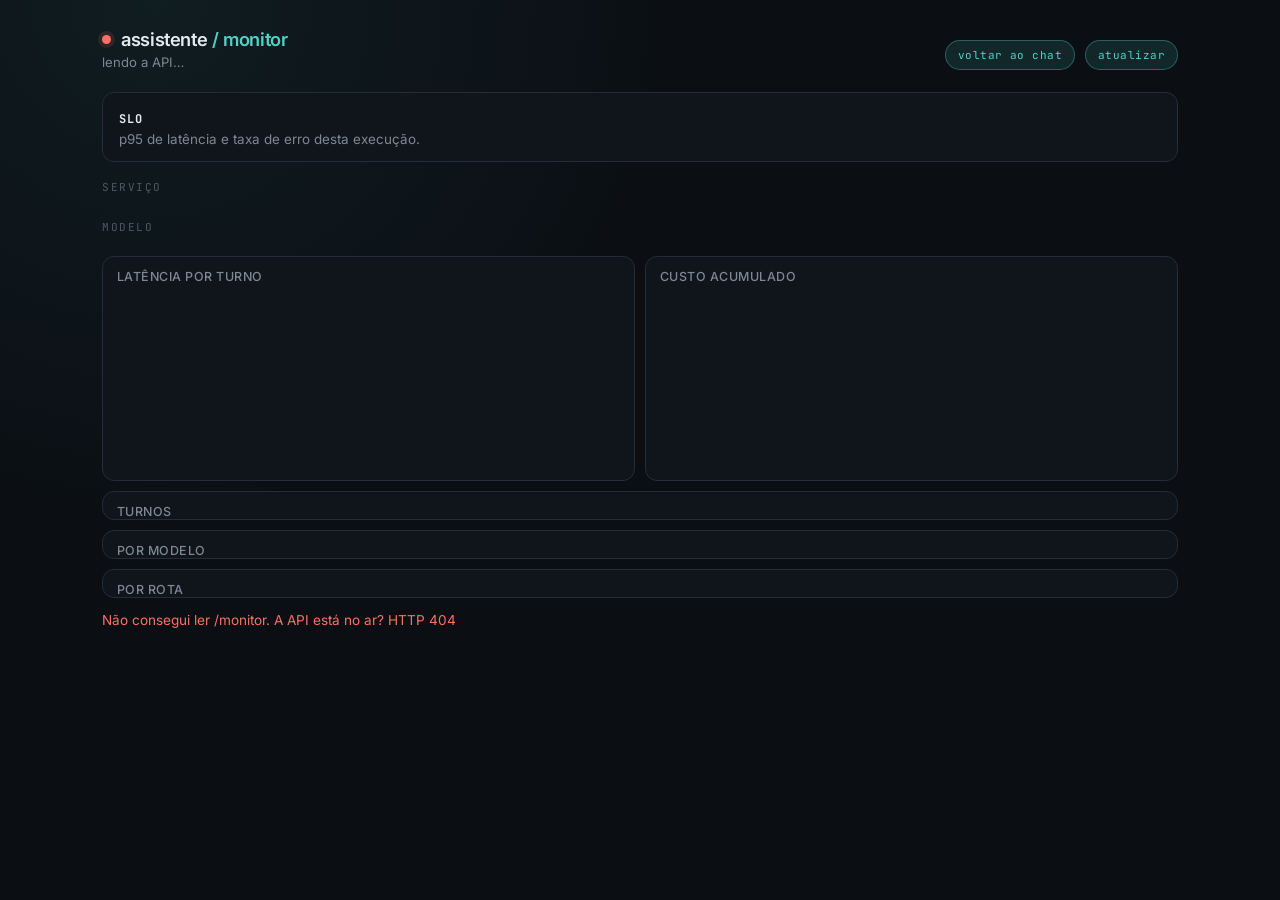
==== frontend/monitor.html @ 3f7d7565 "feat(o11y): adiciona tela de monitoramento do chatbot" ====
<!DOCTYPE html>
<html lang="pt-BR">
<head>
  <meta charset="UTF-8" />
  <meta name="viewport" content="width=device-width, initial-scale=1.0" />
  <title>console — monitoramento</title>
  <link rel="preconnect" href="https://fonts.googleapis.com">
  <link rel="preconnect" href="https://fonts.gstatic.com" crossorigin>
  <link href="https://fonts.googleapis.com/css2?family=JetBrains+Mono:wght@400;500;600&family=Inter:wght@400;500;600&display=swap" rel="stylesheet">
  <style>
    :root {
      --bg: #0b0f14;
      --panel: #10151c;
      --panel-alt: #171f29;
      --border: #232c38;
      --text: #e4eaf1;
      --muted: #7c8895;
      --faint: #4c5866;
      --accent: #4fd1c5;
      --accent-soft: rgba(79, 209, 197, 0.12);
      --ok: #3dd68c;
      --ok-soft: rgba(61, 214, 140, 0.12);
      --erro: #f97066;
      --erro-soft: rgba(249, 112, 102, 0.12);
      --font-mono: "JetBrains Mono", ui-monospace, monospace;
      --font-sans: "Inter", system-ui, sans-serif;
    }
    * { box-sizing: border-box; }
    body {
      margin: 0;
      min-height: 100vh;
      background:
        radial-gradient(circle at 12% 0%, rgba(79, 209, 197, 0.07), transparent 36%),
        var(--bg);
      color: var(--text);
      font-family: var(--font-sans);
    }
    .pagina { max-width: 1120px; margin: 0 auto; padding: 28px 22px 48px; }
    header {
      display: flex; align-items: flex-end; justify-content: space-between;
      gap: 16px; margin-bottom: 22px;
    }
    .marca { display: flex; align-items: center; gap: 10px; }
    .ponto {
      width: 9px; height: 9px; border-radius: 50%; background: var(--faint); flex-shrink: 0;
    }
    .ponto.ok { background: var(--ok); box-shadow: 0 0 0 4px var(--ok-soft); }
    .ponto.erro { background: var(--erro); box-shadow: 0 0 0 4px var(--erro-soft); }
    h1 { font-size: 1.15rem; font-weight: 600; margin: 0; letter-spacing: -0.02em; }
    h1 span { color: var(--accent); }
    .sub { margin: 4px 0 0; color: var(--muted); font-size: 0.82rem; }
    .acoes { display: flex; align-items: center; gap: 10px; }
    a.voltar, button {
      font-family: var(--font-mono); font-size: 11px; letter-spacing: 0.04em;
      color: var(--accent); background: var(--accent-soft);
      border: 1px solid rgba(79, 209, 197, 0.35); border-radius: 999px;
      padding: 7px 12px; text-decoration: none; cursor: pointer;
    }
    button:hover, a.voltar:hover { background: rgba(79, 209, 197, 0.2); }
    .slo {
      border: 1px solid var(--border); border-radius: 12px;
      padding: 14px 16px; margin-bottom: 16px; background: var(--panel);
      display: flex; justify-content: space-between; gap: 12px; align-items: center;
    }
    .slo.ok { border-color: rgba(61, 214, 140, 0.45); background: var(--ok-soft); }
    .slo.estourou { border-color: rgba(249, 112, 102, 0.5); background: var(--erro-soft); }
    .slo strong { font-family: var(--font-mono); font-size: 12px; letter-spacing: 0.08em; text-transform: uppercase; }
    .slo p { margin: 4px 0 0; color: var(--muted); font-size: 0.84rem; }
    .faixa { margin: 18px 0 8px; font-family: var(--font-mono); font-size: 11px; letter-spacing: 0.14em; text-transform: uppercase; color: var(--faint); }
    .numeros { display: grid; grid-template-columns: repeat(auto-fit, minmax(140px, 1fr)); gap: 10px; }
    .card {
      background: var(--panel); border: 1px solid var(--border); border-radius: 12px; padding: 12px 14px;
    }
    .card .rotulo { color: var(--muted); font-size: 0.72rem; letter-spacing: 0.04em; text-transform: uppercase; }
    .card .valor { margin-top: 6px; font-family: var(--font-mono); font-size: 1.15rem; font-weight: 500; white-space: nowrap; }
    .card .valor.pequeno { font-size: 0.82rem; white-space: normal; word-break: break-all; }
    .card .nota { margin-top: 4px; color: var(--faint); font-size: 0.7rem; }
    .graficos { display: grid; grid-template-columns: 1fr 1fr; gap: 10px; margin-top: 14px; }
    .grafico { background: var(--panel); border: 1px solid var(--border); border-radius: 12px; padding: 12px 14px 8px; }
    .grafico h2 { margin: 0 0 8px; font-size: 0.78rem; font-weight: 500; color: var(--muted); letter-spacing: 0.04em; text-transform: uppercase; }
    canvas { width: 100%; height: 180px; display: block; }
    .tabela-larga { margin-top: 10px; }
    .bloco { background: var(--panel); border: 1px solid var(--border); border-radius: 12px; overflow: auto; }
    .bloco h2 { margin: 0; padding: 12px 14px 0; font-size: 0.78rem; font-weight: 500; color: var(--muted); letter-spacing: 0.04em; text-transform: uppercase; }
    table { width: 100%; border-collapse: collapse; font-size: 0.8rem; }
    th, td { padding: 8px 12px; text-align: left; border-bottom: 1px solid var(--border); white-space: nowrap; }
    th { color: var(--faint); font-family: var(--font-mono); font-size: 10px; letter-spacing: 0.08em; text-transform: uppercase; font-weight: 500; }
    td { color: var(--text); font-variant-numeric: tabular-nums; }
    td.modelo, td.sessao { font-family: var(--font-mono); font-size: 0.74rem; }
    .tag { font-family: var(--font-mono); font-size: 10px; letter-spacing: 0.06em; text-transform: uppercase; border-radius: 999px; padding: 2px 7px; }
    .tag.ok { color: var(--ok); background: var(--ok-soft); border: 1px solid rgba(61, 214, 140, 0.45); }
    .tag.erro { color: var(--erro); background: var(--erro-soft); border: 1px solid rgba(249, 112, 102, 0.5); }
    .tag.bloqueado { color: #f5c16c; background: rgba(245, 193, 108, 0.12); }
    .aviso { margin-top: 14px; color: var(--erro); font-size: 0.85rem; }
    .vazio { color: var(--faint); padding: 14px; font-size: 0.82rem; }
    @media (max-width: 800px) {
      .graficos { grid-template-columns: 1fr; }
      header { flex-direction: column; align-items: flex-start; }
    }
  </style>
</head>
<body>
  <div class="pagina">
    <header>
      <div>
        <div class="marca">
          <span class="ponto" id="ponto"></span>
          <h1>assistente <span>/ monitor</span></h1>
        </div>
        <p class="sub" id="atualizado">lendo a API…</p>
      </div>
      <div class="acoes">
        <a class="voltar" href="index.html">voltar ao chat</a>
        <button type="button" id="atualizar">atualizar</button>
      </div>
    </header>

    <section class="slo" id="slo">
      <div>
        <strong id="slo-titulo">SLO</strong>
        <p id="slo-texto">p95 de latência e taxa de erro desta execução.</p>
      </div>
    </section>

    <p class="faixa">serviço</p>
    <section class="numeros" id="numeros-sre"></section>

    <p class="faixa">modelo</p>
    <section class="numeros" id="numeros-ia"></section>

    <section class="graficos">
      <article class="grafico">
        <h2>latência por turno</h2>
        <canvas id="grafico-latencia"></canvas>
      </article>
      <article class="grafico">
        <h2>custo acumulado</h2>
        <canvas id="grafico-custo"></canvas>
      </article>
    </section>

    <article class="bloco tabela-larga">
      <h2>turnos</h2>
      <div id="tabela-turnos"></div>
    </article>

    <article class="bloco tabela-larga">
      <h2>por modelo</h2>
      <div id="tabela-modelo"></div>
    </article>
    <article class="bloco tabela-larga">
      <h2>por rota</h2>
      <div id="tabela-rota"></div>
    </article>

    <p class="aviso" id="aviso" hidden></p>
  </div>

  <script>
    const numerosSre = document.getElementById("numeros-sre");
    const numerosIa = document.getElementById("numeros-ia");
    const aviso = document.getElementById("aviso");
    const ponto = document.getElementById("ponto");
    const atualizado = document.getElementById("atualizado");

    function ms(valor) {
      if (valor >= 1000) {
        return (valor / 1000).toLocaleString("pt-BR", { maximumFractionDigits: 1 }) + " s";
      }
      return Math.round(valor).toLocaleString("pt-BR") + " ms";
    }

    function usd(valor) {
      return valor.toLocaleString("pt-BR", { style: "currency", currency: "USD", minimumFractionDigits: 4, maximumFractionDigits: 6 });
    }

    function inteiro(valor) {
      return Number(valor || 0).toLocaleString("pt-BR");
    }

    function pct(valor) {
      return (valor * 100).toLocaleString("pt-BR", { minimumFractionDigits: 1, maximumFractionDigits: 1 }) + "%";
    }

    function duracao(segundos) {
      const minutos = Math.floor(segundos / 60);
      const resto = segundos % 60;
      if (minutos <= 0) return resto + "s";
      return minutos + "min " + resto + "s";
    }

    function card(rotulo, valor, nota, pequeno) {
      return `<article class="card"><div class="rotulo">${rotulo}</div><div class="valor${pequeno ? " pequeno" : ""}">${valor}</div>${nota ? `<div class="nota">${nota}</div>` : ""}</article>`;
    }

    function tabela(colunas, linhas, vazio) {
      if (!linhas.length) return `<p class="vazio">${vazio}</p>`;
      const cabeca = colunas.map((c) => `<th>${c}</th>`).join("");
      const corpo = linhas.map((linha) => `<tr>${linha.map((celula) => `<td class="${celula.classe || ""}">${celula.texto}</td>`).join("")}</tr>`).join("");
      return `<table><thead><tr>${cabeca}</tr></thead><tbody>${corpo}</tbody></table>`;
    }

    function tagStatus(status) {
      const classe = status === "erro" ? "erro" : "ok";
      return `<span class="tag ${classe}">${classe.toUpperCase()}</span>`;
    }

    function desenharLinha(canvas, pontos, cor, limite) {
      const ctx = canvas.getContext("2d");
      const dpr = window.devicePixelRatio || 1;
      const largura = canvas.clientWidth || 320;
      const altura = canvas.clientHeight || 180;
      canvas.width = Math.floor(largura * dpr);
      canvas.height = Math.floor(altura * dpr);
      ctx.setTransform(dpr, 0, 0, dpr, 0, 0);
      ctx.clearRect(0, 0, largura, altura);

      if (!pontos.length) {
        ctx.fillStyle = "#4c5866";
        ctx.font = "13px Inter, sans-serif";
        ctx.fillText("sem turnos ainda", 12, altura / 2);
        return;
      }

      const valores = pontos.map((p) => p.valor);
      let min = Math.min(...valores, 0);
      let max = Math.max(...valores);
      if (limite != null) max = Math.max(max, limite);
      const folga = Math.max((max - min) * 0.08, max * 0.05);
      max = max + folga;
      if (max === min) max = min + 1;
      const span = max - min || 1;
      const pad = { l: 48, r: 12, t: 14, b: 26 };
      const xDe = (i) => pad.l + (pontos.length === 1 ? (largura - pad.l - pad.r) / 2 : (i / (pontos.length - 1)) * (largura - pad.l - pad.r));
      const yDe = (v) => pad.t + (1 - (v - min) / span) * (altura - pad.t - pad.b);

      ctx.strokeStyle = "#232c38";
      ctx.lineWidth = 1;
      ctx.beginPath();
      ctx.moveTo(pad.l, pad.t);
      ctx.lineTo(pad.l, altura - pad.b);
      ctx.lineTo(largura - pad.r, altura - pad.b);
      ctx.stroke();

      ctx.fillStyle = "#4c5866";
      ctx.font = "10px JetBrains Mono, monospace";
      ctx.fillText(String(Math.round(max)), 4, pad.t + 4);
      ctx.fillText(String(Math.round(min)), 4, altura - pad.b);

      if (limite != null) {
        const y = yDe(limite);
        ctx.setLineDash([4, 4]);
        ctx.strokeStyle = "rgba(249, 112, 102, 0.8)";
        ctx.beginPath();
        ctx.moveTo(pad.l, y);
        ctx.lineTo(largura - pad.r, y);
        ctx.stroke();
        ctx.setLineDash([]);
      }

      ctx.beginPath();
      pontos.forEach((pontoAtual, i) => {
        const x = xDe(i);
        const y = yDe(pontoAtual.valor);
        if (i === 0) ctx.moveTo(x, y);
        else ctx.lineTo(x, y);
      });
      ctx.strokeStyle = cor;
      ctx.lineWidth = 2;
      ctx.stroke();

      ctx.fillStyle = cor;
      pontos.forEach((pontoAtual, i) => {
        ctx.beginPath();
        ctx.arc(xDe(i), yDe(pontoAtual.valor), 3, 0, Math.PI * 2);
        ctx.fill();
      });
    }

    function render(dados) {
      const r = dados.resumo;
      const slo = dados.slo;
      const caixa = document.getElementById("slo");
      caixa.classList.remove("ok", "estourou");
      if (!r.turnos) {
        document.getElementById("slo-titulo").textContent = "sem turnos";
        document.getElementById("slo-texto").textContent = "Mande uma mensagem no chat. O registro vive na memória deste processo.";
      } else if (r.slo_ok) {
        caixa.classList.add("ok");
        document.getElementById("slo-titulo").textContent = "dentro do SLO";
        document.getElementById("slo-texto").textContent = `p95 até ${ms(slo.latencia_p95_limite_ms)} e erro até ${pct(slo.taxa_erro_limite)}.`;
      } else {
        caixa.classList.add("estourou");
        document.getElementById("slo-titulo").textContent = "SLO estourou";
        document.getElementById("slo-texto").textContent = `p95 até ${ms(slo.latencia_p95_limite_ms)} e erro até ${pct(slo.taxa_erro_limite)}.`;
      }

      numerosSre.innerHTML = [
        card("turnos", inteiro(r.turnos)),
        card("taxa de erro", pct(r.taxa_erro), "exceção no turno"),
        card("latência média", ms(r.latencia_media_ms)),
        card("latência p95", ms(r.latencia_p95_ms)),
        card("no ar", duracao(r.no_ar_segundos)),
        card("em andamento", inteiro(r.em_andamento)),
        card("bloqueios", inteiro(r.bloqueios), "guardrail de entrada"),
      ].join("");

      numerosIa.innerHTML = [
        card("tokens", inteiro(r.tokens_total), `${inteiro(r.tokens_entrada)} entrada · ${inteiro(r.tokens_saida)} saída`),
        card("custo", usd(r.custo_usd), "tabela fixa, não é a fatura"),
        card("modelo mais usado", r.modelo_mais_usado, "", true),
        card("fallbacks", inteiro(r.fallbacks), "especialista saiu do ChatGPT"),
      ].join("");

      desenharLinha(
        document.getElementById("grafico-latencia"),
        dados.serie_latencia.map((p) => ({ valor: p.latencia_ms })),
        "#4fd1c5",
        slo.latencia_p95_limite_ms,
      );
      desenharLinha(
        document.getElementById("grafico-custo"),
        dados.serie_custo.map((p) => ({ valor: p.custo_acumulado_usd })),
        "#7ee8dd",
        null,
      );

      document.getElementById("tabela-turnos").innerHTML = tabela(
        ["hora", "latência", "rota", "status", "tokens", "custo", "sessão"],
        dados.turnos.map((t) => [
          { texto: t.hora },
          { texto: ms(t.latencia_ms) },
          { texto: t.rota },
          { texto: tagStatus(t.status) },
          { texto: inteiro(t.tokens_total) },
          { texto: usd(t.custo_usd) },
          { texto: t.session_id, classe: "sessao" },
        ]),
        "Nenhum turno neste processo.",
      );

      document.getElementById("tabela-modelo").innerHTML = tabela(
        ["modelo", "chamadas", "entrada", "saída", "custo", "latência"],
        dados.por_modelo.map((m) => [
          { texto: m.modelo, classe: "modelo" },
          { texto: inteiro(m.chamadas) },
          { texto: inteiro(m.tokens_entrada) },
          { texto: inteiro(m.tokens_saida) },
          { texto: usd(m.custo_usd) },
          { texto: ms(m.latencia_media_ms) },
        ]),
        "Nenhuma chamada de modelo.",
      );

      document.getElementById("tabela-rota").innerHTML = tabela(
        ["rota", "turnos", "erros", "latência", "custo"],
        dados.por_rota.map((rota) => [
          { texto: rota.rota },
          { texto: inteiro(rota.turnos) },
          { texto: inteiro(rota.erros) },
          { texto: ms(rota.latencia_media_ms) },
          { texto: usd(rota.custo_usd) },
        ]),
        "Nenhuma rota ainda.",
      );
    }

    async function carregar() {
      try {
        const resposta = await fetch("/monitor");
        if (!resposta.ok) throw new Error("HTTP " + resposta.status);
        const dados = await resposta.json();
        aviso.hidden = true;
        ponto.className = "ponto ok";
        atualizado.textContent = "atualizado " + new Date().toLocaleTimeString("pt-BR") + " · a cada 4 s";
        render(dados);
      } catch (erro) {
        ponto.className = "ponto erro";
        aviso.hidden = false;
        aviso.textContent = "Não consegui ler /monitor. A API está no ar? " + erro.message;
      }
    }

    document.getElementById("atualizar").addEventListener("click", carregar);
    carregar();
    setInterval(carregar, 4000);
    window.addEventListener("resize", carregar);
  </script>
</body>
</html>
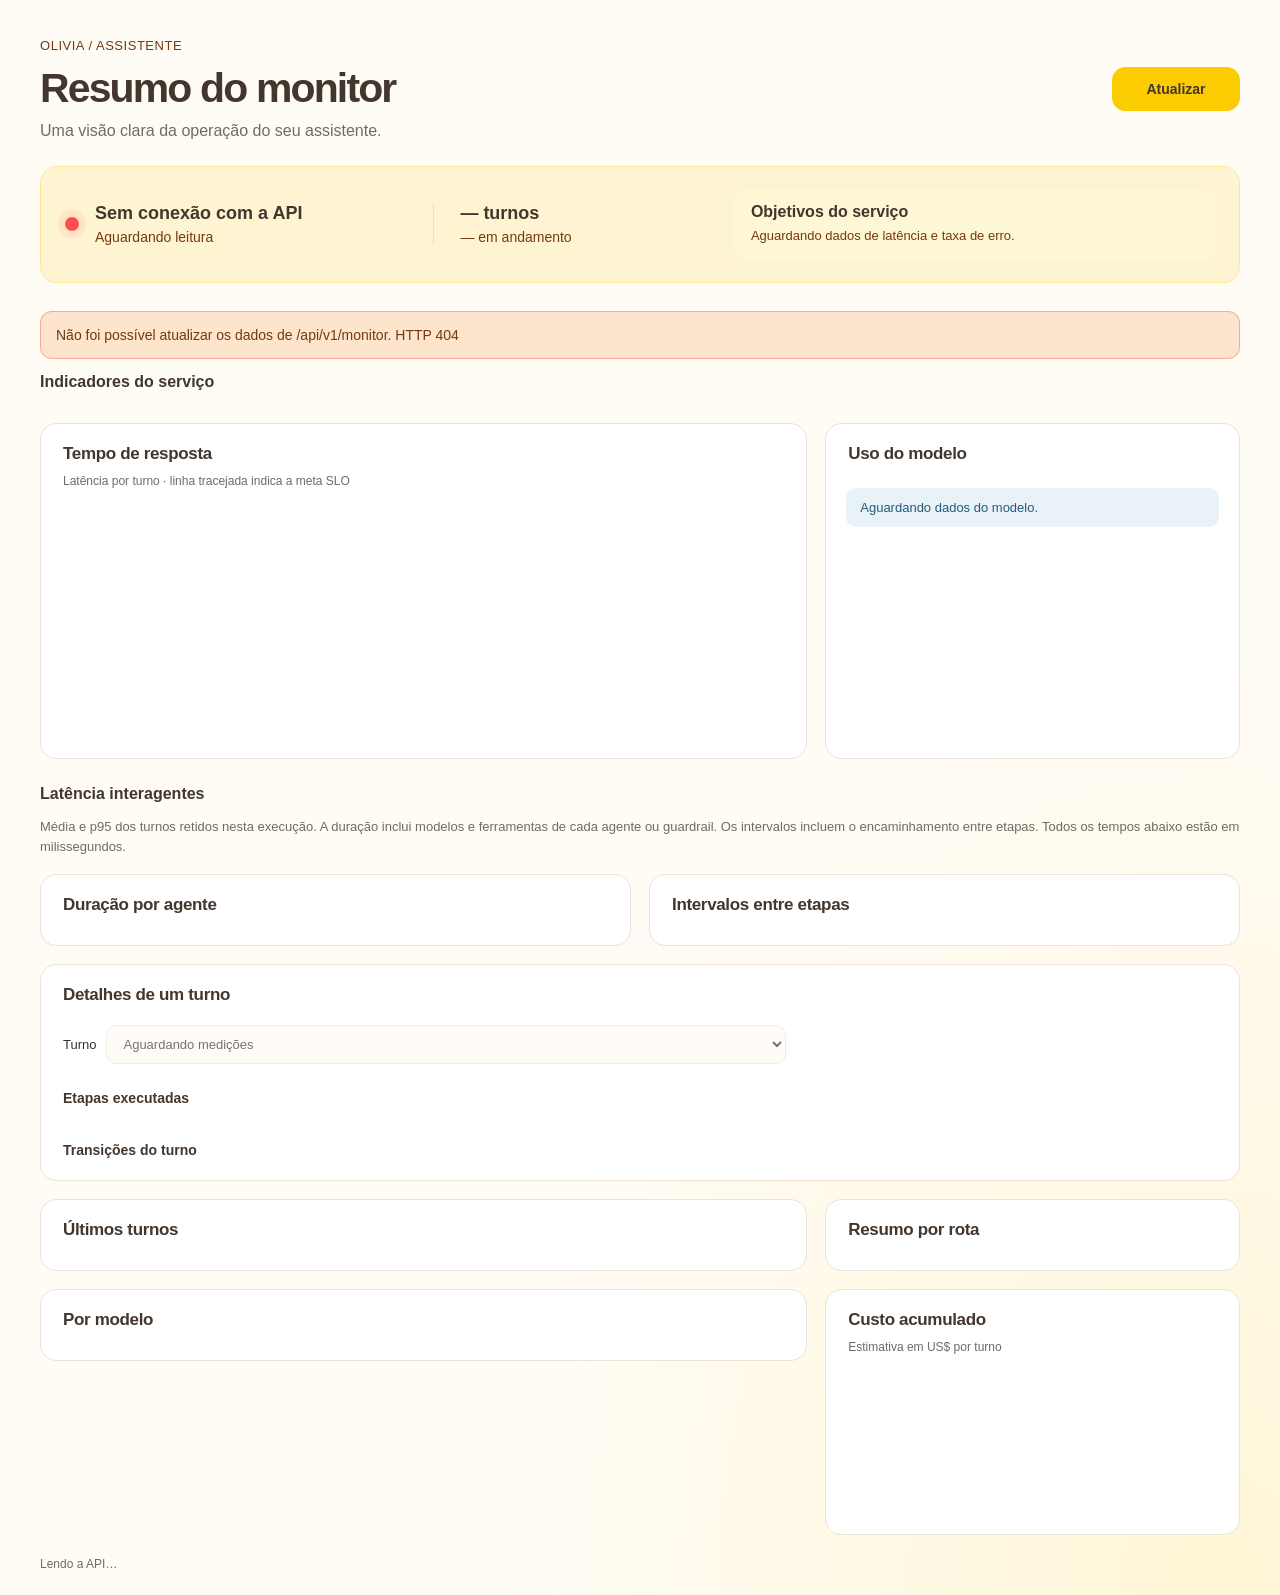
==== commit 3428099f: "feat(o11y): ajusta visualização de monitoramento" ====
--- a/frontend/monitor.html
+++ b/frontend/monitor.html
@@ -1,161 +1,109 @@
 <!DOCTYPE html>
 <html lang="pt-BR">
 <head>
-  <meta charset="UTF-8" />
-  <meta name="viewport" content="width=device-width, initial-scale=1.0" />
-  <title>console — monitoramento</title>
-  <link rel="preconnect" href="https://fonts.googleapis.com">
-  <link rel="preconnect" href="https://fonts.gstatic.com" crossorigin>
-  <link href="https://fonts.googleapis.com/css2?family=JetBrains+Mono:wght@400;500;600&family=Inter:wght@400;500;600&display=swap" rel="stylesheet">
+  <meta charset="UTF-8">
+  <meta name="viewport" content="width=device-width, initial-scale=1.0">
+  <meta name="theme-color" content="#FCCC03">
+  <title>OlivIA — Resumo do monitor</title>
   <style>
-    :root {
-      --bg: #0b0f14;
-      --panel: #10151c;
-      --panel-alt: #171f29;
-      --border: #232c38;
-      --text: #e4eaf1;
-      --muted: #7c8895;
-      --faint: #4c5866;
-      --accent: #4fd1c5;
-      --accent-soft: rgba(79, 209, 197, 0.12);
-      --ok: #3dd68c;
-      --ok-soft: rgba(61, 214, 140, 0.12);
-      --erro: #f97066;
-      --erro-soft: rgba(249, 112, 102, 0.12);
-      --font-mono: "JetBrains Mono", ui-monospace, monospace;
-      --font-sans: "Inter", system-ui, sans-serif;
-    }
-    * { box-sizing: border-box; }
-    body {
-      margin: 0;
-      min-height: 100vh;
-      background:
-        radial-gradient(circle at 12% 0%, rgba(79, 209, 197, 0.07), transparent 36%),
-        var(--bg);
-      color: var(--text);
-      font-family: var(--font-sans);
-    }
-    .pagina { max-width: 1120px; margin: 0 auto; padding: 28px 22px 48px; }
-    header {
-      display: flex; align-items: flex-end; justify-content: space-between;
-      gap: 16px; margin-bottom: 22px;
-    }
-    .marca { display: flex; align-items: center; gap: 10px; }
-    .ponto {
-      width: 9px; height: 9px; border-radius: 50%; background: var(--faint); flex-shrink: 0;
-    }
-    .ponto.ok { background: var(--ok); box-shadow: 0 0 0 4px var(--ok-soft); }
-    .ponto.erro { background: var(--erro); box-shadow: 0 0 0 4px var(--erro-soft); }
-    h1 { font-size: 1.15rem; font-weight: 600; margin: 0; letter-spacing: -0.02em; }
-    h1 span { color: var(--accent); }
-    .sub { margin: 4px 0 0; color: var(--muted); font-size: 0.82rem; }
-    .acoes { display: flex; align-items: center; gap: 10px; }
-    a.voltar, button {
-      font-family: var(--font-mono); font-size: 11px; letter-spacing: 0.04em;
-      color: var(--accent); background: var(--accent-soft);
-      border: 1px solid rgba(79, 209, 197, 0.35); border-radius: 999px;
-      padding: 7px 12px; text-decoration: none; cursor: pointer;
-    }
-    button:hover, a.voltar:hover { background: rgba(79, 209, 197, 0.2); }
-    .slo {
-      border: 1px solid var(--border); border-radius: 12px;
-      padding: 14px 16px; margin-bottom: 16px; background: var(--panel);
-      display: flex; justify-content: space-between; gap: 12px; align-items: center;
-    }
-    .slo.ok { border-color: rgba(61, 214, 140, 0.45); background: var(--ok-soft); }
-    .slo.estourou { border-color: rgba(249, 112, 102, 0.5); background: var(--erro-soft); }
-    .slo strong { font-family: var(--font-mono); font-size: 12px; letter-spacing: 0.08em; text-transform: uppercase; }
-    .slo p { margin: 4px 0 0; color: var(--muted); font-size: 0.84rem; }
-    .faixa { margin: 18px 0 8px; font-family: var(--font-mono); font-size: 11px; letter-spacing: 0.14em; text-transform: uppercase; color: var(--faint); }
-    .numeros { display: grid; grid-template-columns: repeat(auto-fit, minmax(140px, 1fr)); gap: 10px; }
-    .card {
-      background: var(--panel); border: 1px solid var(--border); border-radius: 12px; padding: 12px 14px;
-    }
-    .card .rotulo { color: var(--muted); font-size: 0.72rem; letter-spacing: 0.04em; text-transform: uppercase; }
-    .card .valor { margin-top: 6px; font-family: var(--font-mono); font-size: 1.15rem; font-weight: 500; white-space: nowrap; }
-    .card .valor.pequeno { font-size: 0.82rem; white-space: normal; word-break: break-all; }
-    .card .nota { margin-top: 4px; color: var(--faint); font-size: 0.7rem; }
-    .graficos { display: grid; grid-template-columns: 1fr 1fr; gap: 10px; margin-top: 14px; }
-    .grafico { background: var(--panel); border: 1px solid var(--border); border-radius: 12px; padding: 12px 14px 8px; }
-    .grafico h2 { margin: 0 0 8px; font-size: 0.78rem; font-weight: 500; color: var(--muted); letter-spacing: 0.04em; text-transform: uppercase; }
-    canvas { width: 100%; height: 180px; display: block; }
-    .tabela-larga { margin-top: 10px; }
-    .bloco { background: var(--panel); border: 1px solid var(--border); border-radius: 12px; overflow: auto; }
-    .bloco h2 { margin: 0; padding: 12px 14px 0; font-size: 0.78rem; font-weight: 500; color: var(--muted); letter-spacing: 0.04em; text-transform: uppercase; }
-    table { width: 100%; border-collapse: collapse; font-size: 0.8rem; }
-    th, td { padding: 8px 12px; text-align: left; border-bottom: 1px solid var(--border); white-space: nowrap; }
-    th { color: var(--faint); font-family: var(--font-mono); font-size: 10px; letter-spacing: 0.08em; text-transform: uppercase; font-weight: 500; }
-    td { color: var(--text); font-variant-numeric: tabular-nums; }
-    td.modelo, td.sessao { font-family: var(--font-mono); font-size: 0.74rem; }
-    .tag { font-family: var(--font-mono); font-size: 10px; letter-spacing: 0.06em; text-transform: uppercase; border-radius: 999px; padding: 2px 7px; }
-    .tag.ok { color: var(--ok); background: var(--ok-soft); border: 1px solid rgba(61, 214, 140, 0.45); }
-    .tag.erro { color: var(--erro); background: var(--erro-soft); border: 1px solid rgba(249, 112, 102, 0.5); }
-    .tag.bloqueado { color: #f5c16c; background: rgba(245, 193, 108, 0.12); }
-    .aviso { margin-top: 14px; color: var(--erro); font-size: 0.85rem; }
-    .vazio { color: var(--faint); padding: 14px; font-size: 0.82rem; }
-    @media (max-width: 800px) {
-      .graficos { grid-template-columns: 1fr; }
-      header { flex-direction: column; align-items: flex-start; }
-    }
+    :root { color-scheme:light; --amarelo:#FCCC03; --laranja:#FD9904; --texto:#323232; --marrom:#43362D; --muted:#706B63; --borda:#EBE4D6; --verde:#27AE60; --vermelho:#FF4E4E; }
+    * { box-sizing:border-box; }
+    body { margin:0; min-height:100vh; color:var(--texto); background:radial-gradient(ellipse at 95% 100%,#FFF1BB88,transparent 42%),#FFFCF6; font-family:Inter,"Segoe UI",sans-serif; }
+    .pagina { max-width:1440px; margin:auto; padding:38px 40px 24px; }
+    header { display:flex; align-items:center; justify-content:space-between; gap:24px; margin-bottom:26px; }
+    .sobretitulo { margin:0 0 12px; color:#743910; font-size:13px; letter-spacing:.04em; }
+    h1 { margin:0; font-size:clamp(28px,3.2vw,44px); letter-spacing:-.045em; line-height:1.15; color:var(--marrom); }
+    .sub { color:var(--muted); margin:10px 0 0; font-size:16px; }
+    .acoes { display:flex; gap:12px; flex-shrink:0; }
+    button,.voltar { display:inline-flex; justify-content:center; align-items:center; min-height:44px; padding:10px 22px; border-radius:13px; font:600 14px inherit; font-family:inherit; font-size:14px; font-weight:600; text-decoration:none; cursor:pointer; }
+    .voltar { color:#743910; border:1px solid #743910; background:white; }
+    button { border:1px solid var(--amarelo); background:var(--amarelo); color:var(--marrom); min-width:128px; }
+    button:hover { background:#FCDB03; } .voltar:hover { background:#FFF1BB; } button:disabled { opacity:.65; cursor:wait; }
+    :focus-visible { outline:3px solid #3498DB; outline-offset:4px; }
+    .resumo { display:grid; grid-template-columns:1fr .8fr 1.4fr; align-items:center; gap:24px; padding:22px 24px; background:#FFF1BB99; border:1px solid #FFE996; border-radius:16px; margin-bottom:28px; }
+    .estado { display:flex; align-items:center; gap:16px; } .ponto { width:14px; height:14px; border-radius:50%; background:#959595; flex-shrink:0; box-shadow:0 0 0 7px #95959518; }
+    .ponto.ok { background:var(--verde); box-shadow:0 0 0 7px #D4EFDF; } .ponto.erro { background:var(--vermelho); box-shadow:0 0 0 7px #FF4E4E18; }
+    .resumo strong { font-size:18px; color:var(--marrom); } .resumo p { margin:5px 0 0; font-size:14px; color:#743910; }
+    .turnos-resumo { border-left:1px solid #FDE580; padding-left:26px; }
+    .slo { padding:14px 18px; border-radius:12px; background:#FEF7D6; } .slo.estourou { background:#FDE4CD; } .slo.ok { background:#D4EFDF; } .slo strong { font-size:16px; } .slo p { font-size:13px; line-height:1.5; }
+    .faixa { margin:0 0 14px; font-size:16px; font-weight:650; color:var(--marrom); }
+    .numeros { display:grid; grid-template-columns:repeat(4,minmax(0,1fr)); gap:16px; margin-bottom:18px; }
+    .card,.painel { background:#fff; border:1px solid var(--borda); border-radius:16px; }
+    .card { padding:21px 22px; position:relative; } .card::before { content:""; display:block; width:25px; height:4px; background:var(--laranja); border-radius:3px; margin-bottom:14px; }
+    .card:nth-child(2)::before { background:#F57A04; } .card:nth-child(3)::before { background:var(--verde); } .card:nth-child(4)::before { background:#3498DB; }
+    .rotulo { font-size:14px; color:var(--muted); } .valor { font-size:31px; font-weight:700; letter-spacing:-.04em; margin:7px 0; font-variant-numeric:tabular-nums; color:var(--marrom); overflow-wrap:anywhere; } .nota { font-size:12px; line-height:1.5; color:var(--muted); }
+    .principal { display:grid; grid-template-columns:minmax(0,1.85fr) minmax(0,1fr); gap:18px; margin-bottom:18px; }
+    .painel { min-width:0; overflow:hidden; } .painel h2 { font-size:17px; font-weight:650; letter-spacing:-.02em; margin:0; padding:20px 22px 8px; color:var(--marrom); }
+    .grafico { padding-bottom:12px; } .grafico .legenda { margin:2px 22px 8px; font-size:12px; color:var(--muted); }
+    .grafico-tooltip { position:fixed; z-index:1000; pointer-events:none; max-width:calc(100vw - 16px); padding:12px 16px; border:1px solid #FFE996; border-radius:12px; background:#FFFCF6; color:var(--marrom); box-shadow:0 6px 24px #43362D1A; font-size:13px; line-height:1.6; font-variant-numeric:tabular-nums; }
+    .grafico-tooltip strong { display:block; color:#743910; font-size:12px; font-weight:600; }
+    canvas { width:100%; height:250px; display:block; padding:0 18px; } .custo canvas { height:160px; }
+    #numeros-ia { padding:8px 20px; display:block; } #numeros-ia .card { border:none; border-radius:10px; background:#F5F5F5; display:grid; grid-template-columns:1fr auto; align-items:center; gap:4px 12px; padding:12px 14px; margin-bottom:9px; }
+    #numeros-ia .card::before { display:none; } #numeros-ia .valor { font-size:20px; margin:0; } #numeros-ia .nota { grid-column:1/-1; } .info { background:#D6E7EE88; color:#235C7E; border-radius:10px; padding:12px 14px; margin:0 20px 20px; font-size:13px; overflow-wrap:anywhere; }
+    .inferior { display:grid; grid-template-columns:minmax(0,1.85fr) minmax(0,1fr); gap:18px; align-items:start; } .pilha { display:grid; gap:18px; }
+    .interagentes { margin:26px 0 18px; }
+    .interagentes-grid { display:grid; grid-template-columns:minmax(0,1fr) minmax(0,1fr); gap:18px; margin-bottom:18px; }
+    .explicacao { margin:0 0 16px; font-size:13px; line-height:1.6; color:var(--muted); }
+    .seletor-turno { display:flex; align-items:center; flex-wrap:wrap; gap:10px; padding:12px 22px; font-size:13px; }
+    .seletor-turno select { flex:1; min-width:0; width:100%; max-width:680px; padding:10px 12px; border:1px solid var(--borda); border-radius:10px; color:var(--marrom); background:#FFFCF6; font:inherit; }
+    .interagentes h3 { margin:14px 22px 0; font-size:14px; font-weight:600; color:var(--marrom); }
+    #identificacao-turno { margin:0 22px 8px; font-size:12px; color:var(--muted); overflow-wrap:anywhere; }
+    @media(max-width:760px) { .interagentes-grid { grid-template-columns:1fr; } }
+    .rolagem { overflow-x:auto; padding:8px 20px 14px; } table { width:100%; border-collapse:collapse; font-size:13px; } th,td { text-align:left; padding:12px 10px; border-bottom:1px solid #F0EDE6; white-space:nowrap; font-variant-numeric:tabular-nums; } th { color:var(--muted); font-size:10px; letter-spacing:.07em; text-transform:uppercase; font-weight:500; } tr:last-child td { border-bottom:none; } td.sessao { max-width:160px; overflow:hidden; text-overflow:ellipsis; } td.modelo { max-width:200px; overflow:hidden; text-overflow:ellipsis; }
+    .tag { padding:4px 8px; border-radius:7px; font-size:11px; } .tag.ok { background:#D4EFDF; color:#176B39; } .tag.erro { background:#FF4E4E18; color:#B52F2F; } .tag.bloqueado { background:#FFF1BB; color:#743910; } .vazio { font-size:13px; color:var(--muted); padding:14px 0; }
+    .aviso { border:1px solid #FF4E4E66; background:#FDE4CD; border-radius:12px; color:#743910; padding:15px; font-size:14px; } footer { margin-top:22px; font-size:12px; color:var(--muted); }
+    @media(max-width:1050px) { .pagina { padding:26px 24px; } .resumo { grid-template-columns:1fr 1fr; } .slo { grid-column:1/-1; } header { align-items:flex-start; } .principal,.inferior { grid-template-columns:minmax(0,1.4fr) minmax(0,1fr); } }
+    @media(max-width:760px) { .pagina { padding:24px 16px; } header { flex-direction:column; gap:20px; } .acoes { width:100%; } .acoes>* { flex:1; padding:10px 14px; } .numeros { grid-template-columns:repeat(2,minmax(0,1fr)); gap:12px; } .principal,.inferior { grid-template-columns:1fr; } .card { padding:18px 16px; } .valor { font-size:27px; } .resumo { gap:20px; padding:20px; } .resumo strong { font-size:16px; } .turnos-resumo { padding-left:18px; } .sub { font-size:14px; } canvas { height:220px; } }
+    @media(prefers-reduced-motion:no-preference) { button,.voltar { transition:background .15s ease; } }
   </style>
 </head>
 <body>
-  <div class="pagina">
+  <main class="pagina">
     <header>
-      <div>
-        <div class="marca">
-          <span class="ponto" id="ponto"></span>
-          <h1>assistente <span>/ monitor</span></h1>
-        </div>
-        <p class="sub" id="atualizado">lendo a API…</p>
+      <div><p class="sobretitulo">OLIVIA / ASSISTENTE</p><h1>Resumo do monitor</h1><p class="sub">Uma visão clara da operação do seu assistente.</p></div>
+      <div class="acoes"><button type="button" id="atualizar">Atualizar</button></div>
+    </header>
+    <section class="resumo" aria-label="Resumo da operação">
+      <div class="estado"><span class="ponto" id="ponto" aria-hidden="true"></span><div><strong id="estado">Conectando à API…</strong><p id="uptime">Aguardando leitura</p></div></div>
+      <div class="turnos-resumo"><strong id="total-turnos">— turnos</strong><p id="andamento">— em andamento</p></div>
+      <div class="slo" id="slo"><strong id="slo-titulo">Objetivos do serviço</strong><p id="slo-texto">Aguardando dados de latência e taxa de erro.</p></div>
+    </section>
+    <p class="aviso" id="aviso" role="alert" hidden></p>
+    <h2 class="faixa">Indicadores do serviço</h2>
+    <section class="numeros" id="numeros-sre" aria-label="Indicadores do serviço"></section>
+    <section class="principal" aria-label="Tempo de resposta e uso do modelo">
+      <article class="painel grafico"><h2>Tempo de resposta</h2><p class="legenda">Latência por turno · linha tracejada indica a meta SLO</p><canvas id="grafico-latencia" role="img" aria-label="Gráfico de latência por turno. Valores disponíveis na tabela de turnos."></canvas></article>
+      <article class="painel"><h2>Uso do modelo</h2><div id="numeros-ia"></div><p class="info" id="modelo-usado">Aguardando dados do modelo.</p></article>
+    </section>
+    <section class="interagentes" aria-labelledby="titulo-interagentes">
+      <h2 class="faixa" id="titulo-interagentes">Latência interagentes</h2>
+      <p class="explicacao">Média e p95 dos turnos retidos nesta execução. A duração inclui modelos e ferramentas de cada agente ou guardrail. Os intervalos incluem o encaminhamento entre etapas. Todos os tempos abaixo estão em milissegundos.</p>
+      <div class="interagentes-grid">
+        <article class="painel"><h2>Duração por agente</h2><div class="rolagem" id="tabela-agentes" tabindex="0" role="region" aria-label="Duração por agente"></div></article>
+        <article class="painel"><h2>Intervalos entre etapas</h2><div class="rolagem" id="tabela-transicoes" tabindex="0" role="region" aria-label="Intervalos entre etapas"></div></article>
       </div>
-      <div class="acoes">
-        <a class="voltar" href="index.html">voltar ao chat</a>
-        <button type="button" id="atualizar">atualizar</button>
+      <article class="painel">
+        <h2>Detalhes de um turno</h2>
+        <div class="seletor-turno"><label for="turno-interagentes">Turno</label><select id="turno-interagentes" disabled><option value="">Aguardando medições</option></select></div>
+        <p id="identificacao-turno"></p>
+        <h3>Etapas executadas</h3>
+        <div class="rolagem" id="etapas-turno" tabindex="0" role="region" aria-label="Etapas do turno selecionado"></div>
+        <h3>Transições do turno</h3>
+        <div class="rolagem" id="transicoes-turno" tabindex="0" role="region" aria-label="Transições do turno selecionado"></div>
+      </article>
+    </section>
+    <section class="inferior" aria-label="Detalhamento da operação">
+      <div class="pilha">
+        <article class="painel"><h2>Últimos turnos</h2><div class="rolagem" id="tabela-turnos" tabindex="0" role="region" aria-label="Tabela de turnos"></div></article>
+        <article class="painel"><h2>Por modelo</h2><div class="rolagem" id="tabela-modelo" tabindex="0" role="region" aria-label="Tabela por modelo"></div></article>
       </div>
-    </header>
-
-    <section class="slo" id="slo">
-      <div>
-        <strong id="slo-titulo">SLO</strong>
-        <p id="slo-texto">p95 de latência e taxa de erro desta execução.</p>
+      <div class="pilha">
+        <article class="painel"><h2>Resumo por rota</h2><div class="rolagem" id="tabela-rota" tabindex="0" role="region" aria-label="Tabela por rota"></div></article>
+        <article class="painel grafico custo"><h2>Custo acumulado</h2><p class="legenda">Estimativa em US$ por turno</p><canvas id="grafico-custo" role="img" aria-label="Gráfico de custo acumulado por turno. Custos disponíveis na tabela de turnos."></canvas></article>
       </div>
     </section>
-
-    <p class="faixa">serviço</p>
-    <section class="numeros" id="numeros-sre"></section>
-
-    <p class="faixa">modelo</p>
-    <section class="numeros" id="numeros-ia"></section>
-
-    <section class="graficos">
-      <article class="grafico">
-        <h2>latência por turno</h2>
-        <canvas id="grafico-latencia"></canvas>
-      </article>
-      <article class="grafico">
-        <h2>custo acumulado</h2>
-        <canvas id="grafico-custo"></canvas>
-      </article>
-    </section>
-
-    <article class="bloco tabela-larga">
-      <h2>turnos</h2>
-      <div id="tabela-turnos"></div>
-    </article>
-
-    <article class="bloco tabela-larga">
-      <h2>por modelo</h2>
-      <div id="tabela-modelo"></div>
-    </article>
-    <article class="bloco tabela-larga">
-      <h2>por rota</h2>
-      <div id="tabela-rota"></div>
-    </article>
-
-    <p class="aviso" id="aviso" hidden></p>
-  </div>
-
+    <footer id="atualizado" role="status">Lendo a API…</footer>
+  </main>
   <script>
     const numerosSre = document.getElementById("numeros-sre");
     const numerosIa = document.getElementById("numeros-ia");
@@ -189,20 +137,145 @@
       return minutos + "min " + resto + "s";
     }
 
+    function escapar(valor) {
+      return String(valor ?? "—").replace(/[&<>"']/g, c => ({"&":"&amp;","<":"&lt;",">":"&gt;",'"':"&quot;","'":"&#39;"}[c]));
+    }
+
     function card(rotulo, valor, nota, pequeno) {
-      return `<article class="card"><div class="rotulo">${rotulo}</div><div class="valor${pequeno ? " pequeno" : ""}">${valor}</div>${nota ? `<div class="nota">${nota}</div>` : ""}</article>`;
+      return `<article class="card"><div class="rotulo">${rotulo}</div><div class="valor${pequeno ? " pequeno" : ""}">${escapar(valor)}</div>${nota ? `<div class="nota">${nota}</div>` : ""}</article>`;
     }
 
     function tabela(colunas, linhas, vazio) {
       if (!linhas.length) return `<p class="vazio">${vazio}</p>`;
       const cabeca = colunas.map((c) => `<th>${c}</th>`).join("");
-      const corpo = linhas.map((linha) => `<tr>${linha.map((celula) => `<td class="${celula.classe || ""}">${celula.texto}</td>`).join("")}</tr>`).join("");
+      const corpo = linhas.map((linha) => `<tr>${linha.map((celula) => `<td class="${celula.classe || ""}">${celula.html ?? escapar(celula.texto)}</td>`).join("")}</tr>`).join("");
       return `<table><thead><tr>${cabeca}</tr></thead><tbody>${corpo}</tbody></table>`;
     }
 
     function tagStatus(status) {
-      const classe = status === "erro" ? "erro" : "ok";
-      return `<span class="tag ${classe}">${classe.toUpperCase()}</span>`;
+      const classe = status === "erro" ? "erro" : status === "bloqueado" ? "bloqueado" : "ok";
+      return `<span class="tag ${classe}">${classe === "ok" ? "Concluído" : classe === "erro" ? "Erro" : "Bloqueado"}</span>`;
+    }
+
+    let turnosInteragentes = [];
+    const seletorTurno = document.getElementById("turno-interagentes");
+
+    function numeroMs(valor) {
+      return Number.isFinite(valor) ? valor.toLocaleString("pt-BR", { maximumFractionDigits: 3 }) : "—";
+    }
+
+    function renderTurnoInteragentes() {
+      const turno = turnosInteragentes.find(t => t.turno_id === seletorTurno.value);
+      document.getElementById("identificacao-turno").textContent = turno
+        ? `Turno: ${turno.turno_id} · Sessão: ${turno.session_id} · Status: ${turno.status}` : "";
+      document.getElementById("etapas-turno").innerHTML = tabela(
+        ["Ordem", "Agente", "Início no turno (ms)", "Fim no turno (ms)", "Duração (ms)", "Execução"],
+        (turno?.etapas || []).map(e => [
+          { texto: inteiro(e.ordem) }, { texto: e.agente },
+          { texto: numeroMs(e.inicio_ms) }, { texto: numeroMs(e.fim_ms) },
+          { texto: numeroMs(e.duracao_ms) }, { html: tagStatus(e.status) },
+        ]),
+        "Sem etapas medidas. Faça uma nova pergunta após reiniciar a API com a instrumentação instalada.",
+      );
+      document.getElementById("transicoes-turno").innerHTML = tabela(
+        ["De", "Para", "Intervalo (ms)"],
+        (turno?.transicoes || []).map(t => [
+          { texto: t.de }, { texto: t.para }, { texto: numeroMs(t.intervalo_ms) },
+        ]),
+        "Nenhuma transição medida neste turno. Turnos com uma única etapa não têm transições.",
+      );
+    }
+
+    function renderInteragentes(dados) {
+      document.getElementById("tabela-agentes").innerHTML = tabela(
+        ["Agente", "Execuções", "Erros", "Média (ms)", "p95 (ms)"],
+        (dados.por_agente || []).map(a => [
+          { texto: a.agente }, { texto: inteiro(a.execucoes) }, { texto: inteiro(a.erros) },
+          { texto: numeroMs(a.duracao_media_ms) }, { texto: numeroMs(a.duracao_p95_ms) },
+        ]),
+        "Ainda sem medições por agente. Os dados aparecem após novos turnos instrumentados.",
+      );
+      document.getElementById("tabela-transicoes").innerHTML = tabela(
+        ["De", "Para", "Ocorrências", "Média (ms)", "p95 (ms)"],
+        (dados.por_transicao || []).map(t => [
+          { texto: t.de }, { texto: t.para }, { texto: inteiro(t.ocorrencias) },
+          { texto: numeroMs(t.intervalo_medio_ms) }, { texto: numeroMs(t.intervalo_p95_ms) },
+        ]),
+        "Ainda sem intervalos registrados entre etapas.",
+      );
+      const anterior = seletorTurno.value;
+      turnosInteragentes = (dados.turnos || []).filter(t => t.turno_id);
+      const opcoes = turnosInteragentes.map((t, i) => new Option(
+        `${t.hora} · ${t.rota} · ${t.turno_id.slice(0, 8)} · ${i + 1}/${turnosInteragentes.length}`, t.turno_id,
+      ));
+      seletorTurno.replaceChildren(...(opcoes.length ? opcoes : [new Option("Nenhum turno disponível", "")]));
+      seletorTurno.disabled = !opcoes.length;
+      seletorTurno.value = turnosInteragentes.some(t => t.turno_id === anterior)
+        ? anterior : (turnosInteragentes.at(-1)?.turno_id || "");
+      renderTurnoInteragentes();
+    }
+
+    seletorTurno.addEventListener("change", renderTurnoInteragentes);
+
+    const hoverGraficos = new WeakMap();
+
+    function configurarHover(canvas, pontos, largura, altura, pad) {
+      let estado = hoverGraficos.get(canvas);
+      if (!estado) {
+        const tooltip = document.createElement("div");
+        tooltip.className = "grafico-tooltip";
+        tooltip.id = canvas.id + "-tooltip";
+        tooltip.setAttribute("role", "tooltip");
+        tooltip.hidden = true;
+        const horario = document.createElement("strong");
+        const valor = document.createElement("span");
+        tooltip.append(horario, valor);
+        document.body.append(tooltip);
+        canvas.setAttribute("aria-describedby", tooltip.id);
+        estado = { tooltip, horario, valor, ponteiro: null };
+        hoverGraficos.set(canvas, estado);
+        const ocultar = () => {
+          estado.ponteiro = null;
+          tooltip.hidden = true;
+        };
+        canvas.addEventListener("pointerleave", ocultar);
+        canvas.addEventListener("pointercancel", ocultar);
+        window.addEventListener("scroll", ocultar, { passive: true, capture: true });
+      }
+      canvas.onpointermove = (evento) => {
+        estado.ponteiro = { clientX: evento.clientX, clientY: evento.clientY };
+        const rect = canvas.getBoundingClientRect();
+        const estilo = getComputedStyle(canvas);
+        const esquerda = parseFloat(estilo.paddingLeft) || 0;
+        const direita = parseFloat(estilo.paddingRight) || 0;
+        const topo = parseFloat(estilo.paddingTop) || 0;
+        const base = parseFloat(estilo.paddingBottom) || 0;
+        // O bitmap é ajustado à área interna do canvas, que tem padding no CSS.
+        const x = (evento.clientX - rect.left - esquerda) * largura / (rect.width - esquerda - direita);
+        const y = (evento.clientY - rect.top - topo) * altura / (rect.height - topo - base);
+        if (!pontos.length || x < pad.l - 0.5 || x > largura - pad.r + 0.5 || y < pad.t || y > altura - pad.b) {
+          estado.tooltip.hidden = true;
+          return;
+        }
+        const indice = pontos.length === 1 ? 0 : Math.min(pontos.length - 1, Math.max(0,
+          Math.round((x - pad.l) / (largura - pad.l - pad.r) * (pontos.length - 1))));
+        const pontoAtual = pontos[indice];
+        estado.horario.textContent = "Horário: " + (pontoAtual.hora || "—");
+        estado.valor.textContent = canvas.id === "grafico-latencia"
+          ? "Latência: " + ms(pontoAtual.valor)
+          : "Custo do turno: " + usd(pontoAtual.custoTurno);
+        estado.tooltip.hidden = false;
+        const caixa = estado.tooltip.getBoundingClientRect();
+        const margem = 8;
+        let left = evento.clientX + 14;
+        let top = evento.clientY + 14;
+        if (left + caixa.width > window.innerWidth - margem) left = evento.clientX - caixa.width - 14;
+        if (top + caixa.height > window.innerHeight - margem) top = evento.clientY - caixa.height - 14;
+        estado.tooltip.style.left = Math.max(margem, left) + "px";
+        estado.tooltip.style.top = Math.max(margem, top) + "px";
+      };
+      // Mantém a leitura atualizada mesmo com o mouse parado durante o polling.
+      if (estado.ponteiro) canvas.onpointermove(estado.ponteiro);
     }
 
     function desenharLinha(canvas, pontos, cor, limite) {
@@ -215,8 +288,10 @@
       ctx.setTransform(dpr, 0, 0, dpr, 0, 0);
       ctx.clearRect(0, 0, largura, altura);
 
+      configurarHover(canvas, pontos, largura, altura, { l: 48, r: 12, t: 14, b: 32 });
+
       if (!pontos.length) {
-        ctx.fillStyle = "#4c5866";
+        ctx.fillStyle = "#7E7E7E";
         ctx.font = "13px Inter, sans-serif";
         ctx.fillText("sem turnos ainda", 12, altura / 2);
         return;
@@ -230,11 +305,11 @@
       max = max + folga;
       if (max === min) max = min + 1;
       const span = max - min || 1;
-      const pad = { l: 48, r: 12, t: 14, b: 26 };
+      const pad = { l: 48, r: 12, t: 14, b: 32 };
       const xDe = (i) => pad.l + (pontos.length === 1 ? (largura - pad.l - pad.r) / 2 : (i / (pontos.length - 1)) * (largura - pad.l - pad.r));
       const yDe = (v) => pad.t + (1 - (v - min) / span) * (altura - pad.t - pad.b);
 
-      ctx.strokeStyle = "#232c38";
+      ctx.strokeStyle = "#E8E3D8";
       ctx.lineWidth = 1;
       ctx.beginPath();
       ctx.moveTo(pad.l, pad.t);
@@ -242,20 +317,30 @@
       ctx.lineTo(largura - pad.r, altura - pad.b);
       ctx.stroke();
 
-      ctx.fillStyle = "#4c5866";
-      ctx.font = "10px JetBrains Mono, monospace";
-      ctx.fillText(String(Math.round(max)), 4, pad.t + 4);
-      ctx.fillText(String(Math.round(min)), 4, altura - pad.b);
+      ctx.fillStyle = "#7E7E7E";
+      ctx.font = "11px Inter, sans-serif";
+      ctx.fillText(canvas.id === "grafico-latencia" ? ms(max) : usd(max), 0, pad.t + 4);
+      ctx.fillText("0", 4, altura - pad.b);
+      ctx.textAlign = "center";
+      const passo = Math.max(1, Math.ceil(pontos.length / Math.max(2, Math.floor(largura / 90))));
+      pontos.forEach((p, i) => {
+        if (i % passo === 0 || i === pontos.length - 1) ctx.fillText((p.hora || "").slice(0, 5), xDe(i), altura - 8);
+      });
+      ctx.textAlign = "left";
 
       if (limite != null) {
         const y = yDe(limite);
         ctx.setLineDash([4, 4]);
-        ctx.strokeStyle = "rgba(249, 112, 102, 0.8)";
+        ctx.strokeStyle = "#FF4E4E";
         ctx.beginPath();
         ctx.moveTo(pad.l, y);
         ctx.lineTo(largura - pad.r, y);
         ctx.stroke();
         ctx.setLineDash([]);
+        ctx.fillStyle = "#B52F2F";
+        ctx.textAlign = "right";
+        ctx.fillText("SLO " + ms(limite), largura - pad.r, Math.max(12, y - 7));
+        ctx.textAlign = "left";
       }
 
       ctx.beginPath();
@@ -278,6 +363,7 @@
     }
 
     function render(dados) {
+      renderInteragentes(dados);
       const r = dados.resumo;
       const slo = dados.slo;
       const caixa = document.getElementById("slo");
@@ -295,33 +381,34 @@
         document.getElementById("slo-texto").textContent = `p95 até ${ms(slo.latencia_p95_limite_ms)} e erro até ${pct(slo.taxa_erro_limite)}.`;
       }
 
+      document.getElementById("uptime").textContent = "No ar há " + duracao(r.no_ar_segundos);
+      document.getElementById("total-turnos").textContent = inteiro(r.turnos) + " turnos";
+      document.getElementById("andamento").textContent = inteiro(r.em_andamento) + " em andamento";
+      if (r.turnos) document.getElementById("slo-texto").textContent =
+        `p95 ${ms(r.latencia_p95_ms)} · meta ${ms(slo.latencia_p95_limite_ms)} · erro até ${pct(slo.taxa_erro_limite)}`;
       numerosSre.innerHTML = [
-        card("turnos", inteiro(r.turnos)),
-        card("taxa de erro", pct(r.taxa_erro), "exceção no turno"),
-        card("latência média", ms(r.latencia_media_ms)),
-        card("latência p95", ms(r.latencia_p95_ms)),
-        card("no ar", duracao(r.no_ar_segundos)),
-        card("em andamento", inteiro(r.em_andamento)),
-        card("bloqueios", inteiro(r.bloqueios), "guardrail de entrada"),
+        card("Latência média", ms(r.latencia_media_ms), "Tempo médio por turno"),
+        card("Latência p95", ms(r.latencia_p95_ms), "Meta: até " + ms(slo.latencia_p95_limite_ms)),
+        card("Taxa de erro", pct(r.taxa_erro), "Meta: até " + pct(slo.taxa_erro_limite)),
+        card("Bloqueios", inteiro(r.bloqueios), "Guardrail de entrada"),
       ].join("");
-
       numerosIa.innerHTML = [
-        card("tokens", inteiro(r.tokens_total), `${inteiro(r.tokens_entrada)} entrada · ${inteiro(r.tokens_saida)} saída`),
-        card("custo", usd(r.custo_usd), "tabela fixa, não é a fatura"),
-        card("modelo mais usado", r.modelo_mais_usado, "", true),
-        card("fallbacks", inteiro(r.fallbacks), "especialista saiu do ChatGPT"),
+        card("Tokens", inteiro(r.tokens_total), `${inteiro(r.tokens_entrada)} entrada · ${inteiro(r.tokens_saida)} saída`),
+        card("Custo estimado", usd(r.custo_usd), "Tabela fixa, não é a fatura"),
+        card("Fallbacks", inteiro(r.fallbacks), "Especialista saiu do ChatGPT"),
       ].join("");
+      document.getElementById("modelo-usado").textContent = r.modelo_mais_usado === "—" ? "Nenhuma chamada de modelo registrada." : "Modelo mais usado: " + r.modelo_mais_usado;
 
       desenharLinha(
         document.getElementById("grafico-latencia"),
-        dados.serie_latencia.map((p) => ({ valor: p.latencia_ms })),
-        "#4fd1c5",
+        dados.serie_latencia.map((p) => ({ valor: p.latencia_ms, hora: p.hora })),
+        "#FD9904",
         slo.latencia_p95_limite_ms,
       );
       desenharLinha(
         document.getElementById("grafico-custo"),
-        dados.serie_custo.map((p) => ({ valor: p.custo_acumulado_usd })),
-        "#7ee8dd",
+        dados.serie_custo.map((p, i) => ({ valor: p.custo_acumulado_usd, hora: p.hora, custoTurno: dados.turnos[i].custo_usd })),
+        "#F57A04",
         null,
       );
 
@@ -331,7 +418,7 @@
           { texto: t.hora },
           { texto: ms(t.latencia_ms) },
           { texto: t.rota },
-          { texto: tagStatus(t.status) },
+          { html: tagStatus(t.status) },
           { texto: inteiro(t.tokens_total) },
           { texto: usd(t.custo_usd) },
           { texto: t.session_id, classe: "sessao" },
@@ -365,26 +452,44 @@
       );
     }
 
+
+    let ultimosDados = null;
+    let carregando = false;
+    const botao = document.getElementById("atualizar");
     async function carregar() {
+      if (carregando) return;
+      carregando = true;
+      botao.disabled = true;
+      botao.textContent = "Atualizando…";
       try {
-        const resposta = await fetch("/monitor");
+        const resposta = await fetch("/api/v1/monitor", { cache: "no-store", signal: AbortSignal.timeout(10000) });
         if (!resposta.ok) throw new Error("HTTP " + resposta.status);
         const dados = await resposta.json();
+        render(dados);
+        ultimosDados = dados;
         aviso.hidden = true;
         ponto.className = "ponto ok";
-        atualizado.textContent = "atualizado " + new Date().toLocaleTimeString("pt-BR") + " · a cada 4 s";
-        render(dados);
+        document.getElementById("estado").textContent = "Assistente online";
+        atualizado.textContent = "Atualizado às " + new Date().toLocaleTimeString("pt-BR") + " · atualização a cada 4 s";
       } catch (erro) {
         ponto.className = "ponto erro";
+        document.getElementById("estado").textContent = "Sem conexão com a API";
         aviso.hidden = false;
-        aviso.textContent = "Não consegui ler /monitor. A API está no ar? " + erro.message;
-      }
-    }
-
-    document.getElementById("atualizar").addEventListener("click", carregar);
+        aviso.textContent = "Não foi possível atualizar os dados de /api/v1/monitor. " + (ultimosDados ? "Exibindo a última leitura. " : "") + erro.message;
+      } finally {
+        carregando = false;
+        botao.disabled = false;
+        botao.textContent = "Atualizar";
+      }
+    }
+    botao.addEventListener("click", carregar);
     carregar();
     setInterval(carregar, 4000);
-    window.addEventListener("resize", carregar);
+    let ajuste;
+    window.addEventListener("resize", () => {
+      clearTimeout(ajuste);
+      ajuste = setTimeout(() => { if (ultimosDados) render(ultimosDados); }, 120);
+    });
   </script>
 </body>
-</html>+</html>
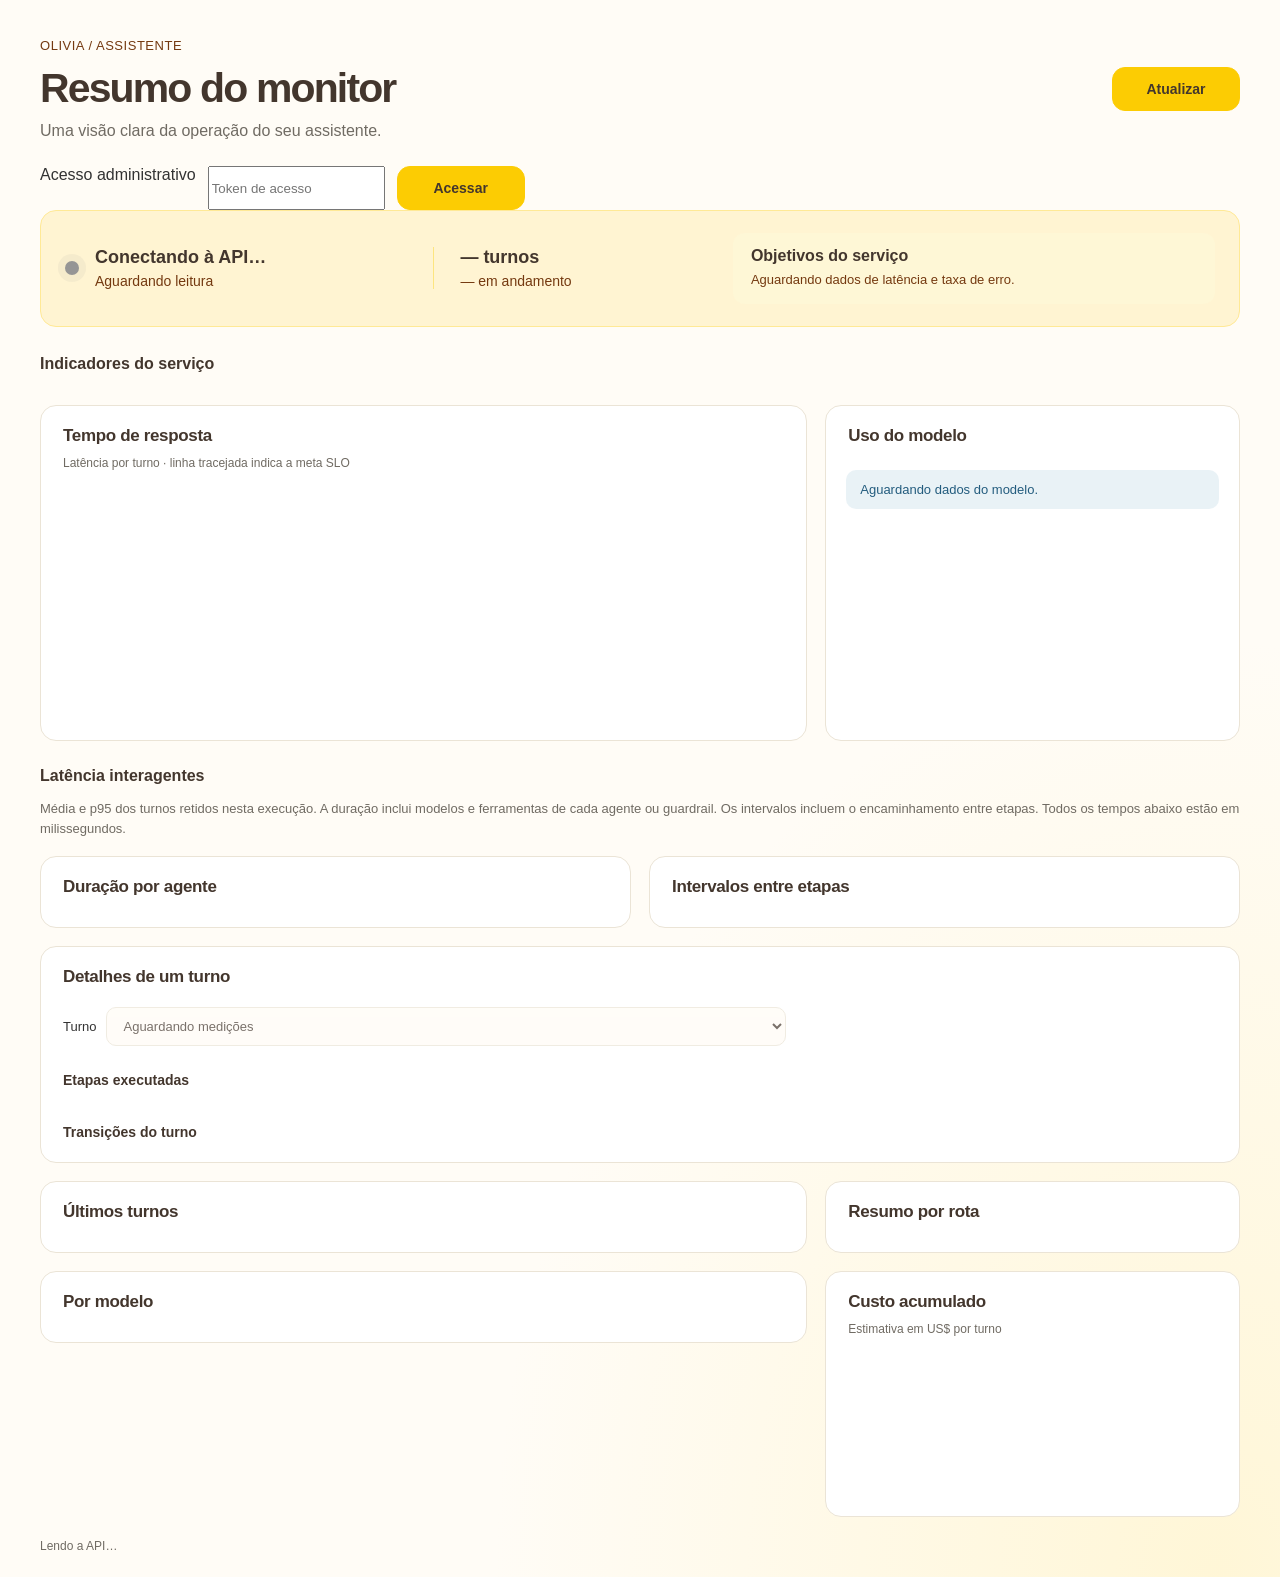
==== commit 5383e405: "security(chatbot): realiza alterações de segurança na API" ====
--- a/frontend/monitor.html
+++ b/frontend/monitor.html
@@ -63,6 +63,11 @@
       <div><p class="sobretitulo">OLIVIA / ASSISTENTE</p><h1>Resumo do monitor</h1><p class="sub">Uma visão clara da operação do seu assistente.</p></div>
       <div class="acoes"><button type="button" id="atualizar">Atualizar</button></div>
     </header>
+    <form id="acesso-monitor" class="acoes">
+      <label for="token-monitor">Acesso administrativo</label>
+      <input id="token-monitor" type="password" autocomplete="off" maxlength="8192" placeholder="Token de acesso" required>
+      <button type="submit">Acessar</button>
+    </form>
     <section class="resumo" aria-label="Resumo da operação">
       <div class="estado"><span class="ponto" id="ponto" aria-hidden="true"></span><div><strong id="estado">Conectando à API…</strong><p id="uptime">Aguardando leitura</p></div></div>
       <div class="turnos-resumo"><strong id="total-turnos">— turnos</strong><p id="andamento">— em andamento</p></div>
@@ -167,7 +172,7 @@
     function renderTurnoInteragentes() {
       const turno = turnosInteragentes.find(t => t.turno_id === seletorTurno.value);
       document.getElementById("identificacao-turno").textContent = turno
-        ? `Turno: ${turno.turno_id} · Sessão: ${turno.session_id} · Status: ${turno.status}` : "";
+        ? `Turno: ${turno.turno_id} · Status: ${turno.status}` : "";
       document.getElementById("etapas-turno").innerHTML = tabela(
         ["Ordem", "Agente", "Início no turno (ms)", "Fim no turno (ms)", "Duração (ms)", "Execução"],
         (turno?.etapas || []).map(e => [
@@ -413,7 +418,7 @@
       );
 
       document.getElementById("tabela-turnos").innerHTML = tabela(
-        ["hora", "latência", "rota", "status", "tokens", "custo", "sessão"],
+        ["hora", "latência", "rota", "status", "tokens", "custo", "referência"],
         dados.turnos.map((t) => [
           { texto: t.hora },
           { texto: ms(t.latencia_ms) },
@@ -421,7 +426,7 @@
           { html: tagStatus(t.status) },
           { texto: inteiro(t.tokens_total) },
           { texto: usd(t.custo_usd) },
-          { texto: t.session_id, classe: "sessao" },
+          { texto: t.turno_id, classe: "sessao" },
         ]),
         "Nenhum turno neste processo.",
       );
@@ -453,18 +458,26 @@
     }
 
 
+    let tokenMonitor = "";
     let ultimosDados = null;
     let carregando = false;
     const botao = document.getElementById("atualizar");
     async function carregar() {
-      if (carregando) return;
+      if (carregando || !tokenMonitor) return;
       carregando = true;
       botao.disabled = true;
       botao.textContent = "Atualizando…";
       try {
-        const resposta = await fetch("/api/v1/monitor", { cache: "no-store", signal: AbortSignal.timeout(10000) });
+        const resposta = await fetch("/api/v1/monitor", { cache: "no-store", headers: { Authorization: "Bearer " + tokenMonitor }, signal: AbortSignal.timeout(10000) });
+        if (resposta.status === 401 || resposta.status === 403) {
+          tokenMonitor = "";
+          ultimosDados = null;
+          document.querySelectorAll(".numeros, .principal, .interagentes, .inferior").forEach(el => el.hidden = true);
+          throw new Error("Acesso negado. Informe um token administrativo válido.");
+        }
         if (!resposta.ok) throw new Error("HTTP " + resposta.status);
         const dados = await resposta.json();
+        document.querySelectorAll(".numeros, .principal, .interagentes, .inferior").forEach(el => el.hidden = false);
         render(dados);
         ultimosDados = dados;
         aviso.hidden = true;
@@ -482,6 +495,12 @@
         botao.textContent = "Atualizar";
       }
     }
+    document.getElementById("acesso-monitor").addEventListener("submit", event => {
+      event.preventDefault();
+      tokenMonitor = document.getElementById("token-monitor").value.trim();
+      document.getElementById("token-monitor").value = "";
+      carregar();
+    });
     botao.addEventListener("click", carregar);
     carregar();
     setInterval(carregar, 4000);
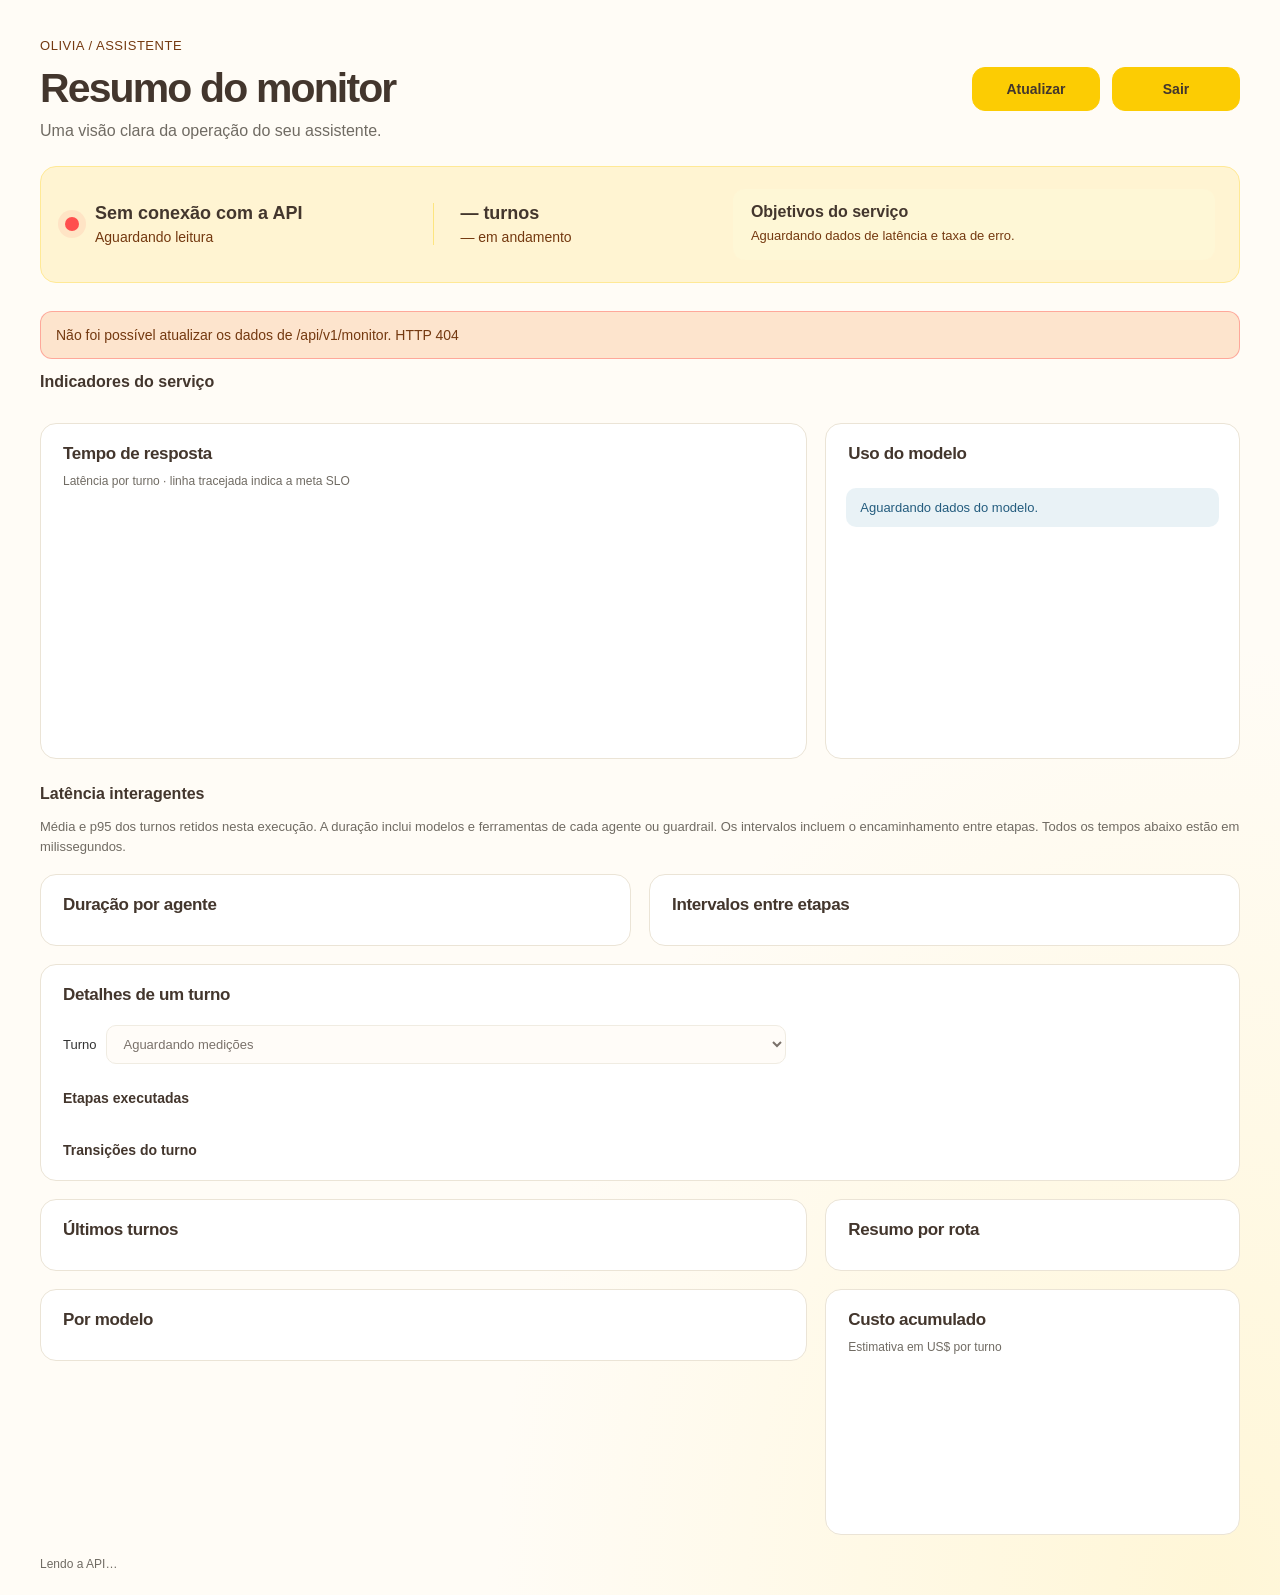
==== commit 1060e69b: "feat(o11y): adiciona página de acesso" ====
--- a/frontend/monitor.html
+++ b/frontend/monitor.html
@@ -61,13 +61,8 @@
   <main class="pagina">
     <header>
       <div><p class="sobretitulo">OLIVIA / ASSISTENTE</p><h1>Resumo do monitor</h1><p class="sub">Uma visão clara da operação do seu assistente.</p></div>
-      <div class="acoes"><button type="button" id="atualizar">Atualizar</button></div>
+      <div class="acoes"><button type="button" id="atualizar">Atualizar</button><button type="button" id="sair">Sair</button></div>
     </header>
-    <form id="acesso-monitor" class="acoes">
-      <label for="token-monitor">Acesso administrativo</label>
-      <input id="token-monitor" type="password" autocomplete="off" maxlength="8192" placeholder="Token de acesso" required>
-      <button type="submit">Acessar</button>
-    </form>
     <section class="resumo" aria-label="Resumo da operação">
       <div class="estado"><span class="ponto" id="ponto" aria-hidden="true"></span><div><strong id="estado">Conectando à API…</strong><p id="uptime">Aguardando leitura</p></div></div>
       <div class="turnos-resumo"><strong id="total-turnos">— turnos</strong><p id="andamento">— em andamento</p></div>
@@ -458,26 +453,22 @@
     }
 
 
-    let tokenMonitor = "";
     let ultimosDados = null;
     let carregando = false;
     const botao = document.getElementById("atualizar");
     async function carregar() {
-      if (carregando || !tokenMonitor) return;
+      if (carregando) return;
       carregando = true;
       botao.disabled = true;
       botao.textContent = "Atualizando…";
       try {
-        const resposta = await fetch("/api/v1/monitor", { cache: "no-store", headers: { Authorization: "Bearer " + tokenMonitor }, signal: AbortSignal.timeout(10000) });
-        if (resposta.status === 401 || resposta.status === 403) {
-          tokenMonitor = "";
-          ultimosDados = null;
-          document.querySelectorAll(".numeros, .principal, .interagentes, .inferior").forEach(el => el.hidden = true);
-          throw new Error("Acesso negado. Informe um token administrativo válido.");
+        const resposta = await fetch("/api/v1/monitor", { cache: "no-store", credentials: "same-origin", signal: AbortSignal.timeout(10000) });
+        if (resposta.status === 401) {
+          window.location.replace("/monitor");
+          return;
         }
         if (!resposta.ok) throw new Error("HTTP " + resposta.status);
         const dados = await resposta.json();
-        document.querySelectorAll(".numeros, .principal, .interagentes, .inferior").forEach(el => el.hidden = false);
         render(dados);
         ultimosDados = dados;
         aviso.hidden = true;
@@ -495,11 +486,25 @@
         botao.textContent = "Atualizar";
       }
     }
-    document.getElementById("acesso-monitor").addEventListener("submit", event => {
-      event.preventDefault();
-      tokenMonitor = document.getElementById("token-monitor").value.trim();
-      document.getElementById("token-monitor").value = "";
-      carregar();
+    const sair = document.getElementById("sair");
+    sair.addEventListener("click", async () => {
+      sair.disabled = true;
+      try {
+        const resposta = await fetch("/api/v1/monitor/sair", {
+          method: "POST",
+          credentials: "same-origin",
+          signal: AbortSignal.timeout(10000),
+        });
+        if (!resposta.ok) throw new Error();
+        window.location.replace("/monitor");
+      } catch {
+        aviso.textContent = "Não foi possível sair do monitor. Tente novamente.";
+        aviso.hidden = false;
+        sair.disabled = false;
+      }
+    });
+    window.addEventListener("pageshow", (evento) => {
+      if (evento.persisted) window.location.replace("/monitor");
     });
     botao.addEventListener("click", carregar);
     carregar();
